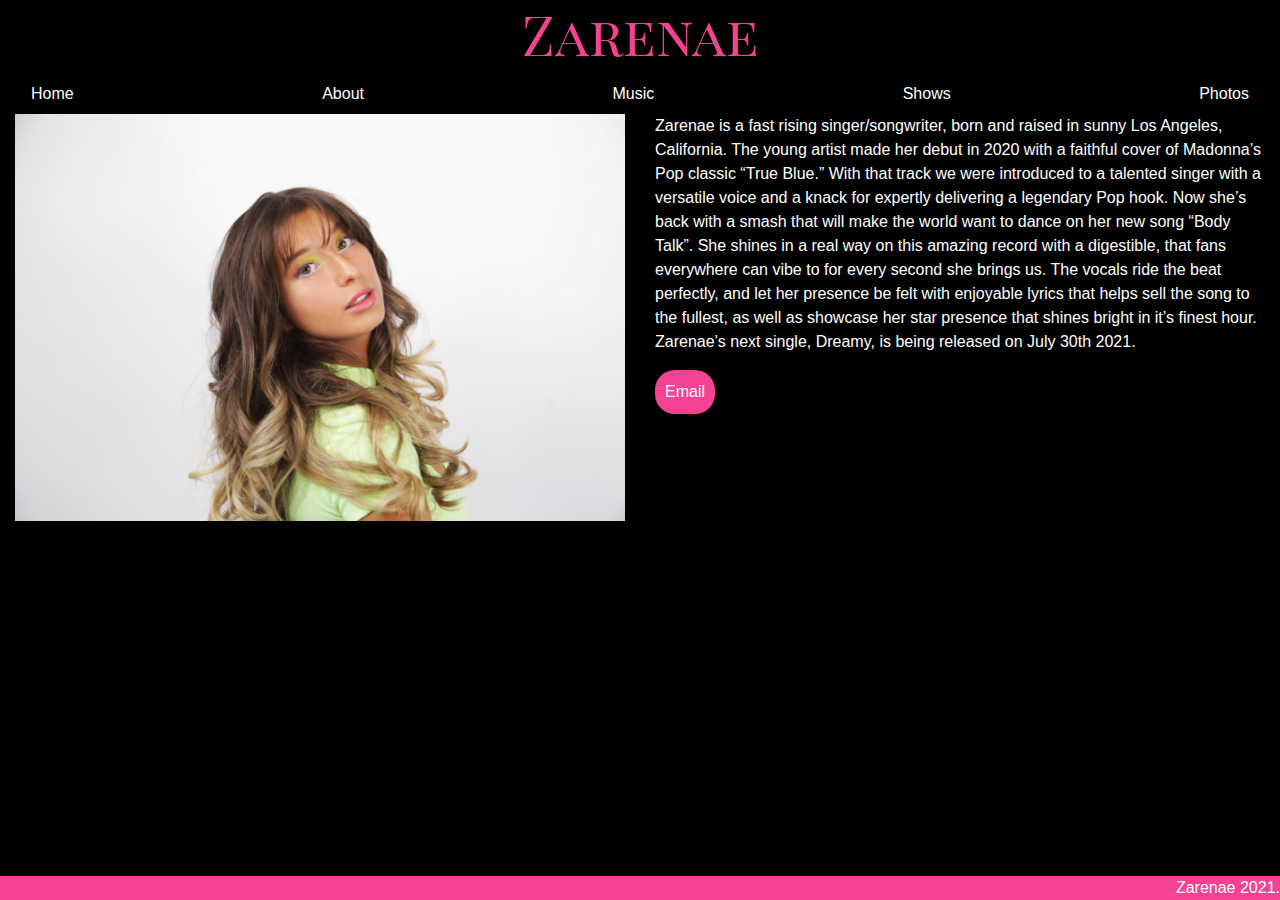
==== about-zarenae.html @ b7e03812 "Add files via upload" ====
<!DOCTYPE html>
<html lang="en">
<head>
    <meta charset="UTF-8">
    <title>Zarenae ~ About </title>
    <meta name="viewport" content="width=device-width, initial-scale=1">
    <link rel="stylesheet" href="css/zarenae-css.css">
    <link rel="stylesheet" href="https://stackpath.bootstrapcdn.com/bootstrap/4.5.2/css/bootstrap.min.css" integrity="sha384-JcKb8q3iqJ61gNV9KGb8thSsNjpSL0n8PARn9HuZOnIxN0hoP+VmmDGMN5t9UJ0Z" crossorigin="anonymous">
    <!-- ZARENAE FONT -->
    <link rel="preconnect" href="https://fonts.googleapis.com">
    <link rel="preconnect" href="https://fonts.gstatic.com" crossorigin>
    <link href="https://fonts.googleapis.com/css2?family=Abhaya+Libre:wght@500&family=Cormorant:wght@300&family=DM+Serif+Display&family=Dancing+Script&family=Fredoka+One&family=Josefin+Slab:wght@100&family=Playfair+Display+SC&display=swap" rel="stylesheet">

    <!-- Global site tag (gtag.js) - Google Analytics -->
    <!-- Global site tag (gtag.js) - Google Analytics -->
    <script async src="https://www.googletagmanager.com/gtag/js?id=G-5GRBTPS8TZ"></script>
    <script>
        window.dataLayer = window.dataLayer || [];
        function gtag(){dataLayer.push(arguments);}
        gtag('js', new Date());

        gtag('config', 'G-5GRBTPS8TZ');
    </script>


</head>
<body>
<div class="container-fluid">
    <div class="whole-page">

        <div class="row row-bootstrap">
            <div class="col col-12">
                <div class="header">
                    <h1>Zarenae</h1>
                </div> <!--header-->
            </div> <!--col-->
        </div> <!--row row-bootstrap-->

        <div class="row row-bootstrap">
            <div class="col col-12">
                <div class="navbar">
                    <a href="index.html">Home</a>
                    <a href="about-zarenae.html">About</a>
                    <a href="music-zarenae.html">Music</a>
                    <a href="shows-zarenae.html">Shows</a>
                    <a href="photos-zarenae.html">Photos</a>
                </div> <!--navbar-->
            </div> <!--col-->
        </div> <!--row row-bootstrap-->


        <div class="about-zarenae-div">
        <div class="row row-bootstrap">
                <div class="col col-12 col-md-6 d-flex justify-content-center">

                    <div class="about-img">
                        <img class="profile-image" src="css/images/bio-pic.jpg" alt="pls work">
                    </div> <!--about-img-->
                </div> <!--col col-6 col-sm-12-->


                <div class="col col-12 col-md-6 d-flex justify-content-center">
                    <div class="about-zarenae-bio">
                        <p>Zarenae is a fast rising singer/songwriter, born and raised in sunny Los Angeles, California. The young artist made her debut in 2020 with a faithful cover of Madonna’s Pop classic “True Blue.” With that track we were introduced to a talented singer with a versatile voice and a knack for expertly delivering a legendary Pop hook. Now she’s back with a smash that will make the world want to dance on her new song “Body Talk”. She shines in a real way on this amazing record with a digestible, that fans everywhere can vibe to for every second she brings us. The vocals ride the beat perfectly, and let her presence be felt with enjoyable lyrics that helps sell the song to the fullest, as well as showcase her star presence that shines bright in it’s finest hour. Zarenae’s next single, Dreamy, is being released on July 30th 2021.</p>
                        <button class="email-button"><a href ="mailto: musiczarenae@gmail.com">Email</a></button>
                    </div> <!--about-zarenae-bio-->
                </div> <!--col col-6 col-sm-12-->
            </div> <!--about-zarenae-div-->
        </div> <!--row row-bootstrap-->

        <hr class="line-break"></hr>


        <div class="row row-bootstrap">
            <div class="col col-12">
                <div class="footer fixed-bottom">
                    Zarenae 2021.
                </div> <!--footer-->
            </div> <!--col-->
        </div> <!--row row-bootstrap-->

    </div>  <!--whole-page-->
</div> <!--container-fluid-->

</body>
</html>
---- css/zarenae-css.css ----
html body{
    background-color: black;
    color: white;
}
.navbar{
    background-color: black;
    color:white;
}
.navbar a{
    color: white;
}
.navbar a:hover{
    color: #f54293;
}

.header h1{
    text-align: center;
    color: #f54293;
    font-size: 55px;
    font-family: 'Playfair Display SC', serif;

}a {


    color: white;
}

.footer{
    background-color: #f54293;
    text-align: end;

}
/*INDEX PAGE*/
.color-box-dreamy{
    background-color: #a0b9cd;

}

.fab{
    margin-top: 20px;
    font-weight: 900;
    width: 80px;
    color: #f54293;
    /*margin-bottom: 20px;*/

}
.link-tabs-home .fab{
    color: white;
}

.link-tabs .fab{
    margin-top: 60px;
}

@media screen and (max-width:767px) {
    .link-tabs i{
    text-align: center;
    }

}
@media screen and (max-width:767px) {
    .link-tabs {
        padding-bottom: 40px; }
}

    .text-box1{
    padding-bottom: 10px;
    font-size: 20px;
    text-align: center;
}

/*USE THIS FOR SONG BOXES*/
.home-img img{
    width: 65%;
    /*padding-left: 20px;*/
    padding-top: 20px;
    padding-bottom: 20px;
}
/*PHONE VIEW*/



.dreamy{
    /*padding-left: 150px;*/
    padding-top: 20px;
    color: #1d3ab7;
    font-family: 'Dancing Script', cursive;
}




/*ABOUT PAGE*/
.email-button{
    background-color: #f54293;
    color: white;
    border: none;
    border-radius: 20px;
    padding: 10px;
}
.email-button a{
    color: white;
    text-align: center;
}
.email-button a:hover{
    color: white;
}

@media screen and (max-width:767px) {
    .about-zarenae-bio{
        padding-top: 20px;
        text-align: center;
    }
}


/*MUSIC*/
.color-box{
    text-align: center;
}
.color-box-body-talk{
    background-color: #fe9ff0;

}
.body-talk{
    /*padding-left: 150px;*/
    padding-top: 20px;
    color: #dc4030;
    font-family: 'Josefin Slab', serif;
}


.true-blue{
    padding-top: 20px;
    color: #6ec6f9;
    font-family: 'DM Serif Display', serif;
}




    .color-box-true-blue{
    background-color: #2b8197;
        margin-bottom: 40px;
}



@media screen and (max-width:767px) {
.color-box {
    padding-bottom: 20px;
}}

.song-title{
    padding-top: 40px;
}
@media screen and (max-width:767px) {
    .song-title{
        margin-top: -60px;
    }
}
@media (min-width:767px) and (max-width:1047px) {
    .song-title{
        /*margin-bottom: 40px;*/
        margin-top: -45px;
    }
}


/*PHOTOS*/
.photos-img{
    width: 100%;
}
/*ABOUT*/
.profile-image{
    width: 100%;
}

/*SHOWS*/

.show-text{
    margin-top: 140px;
}
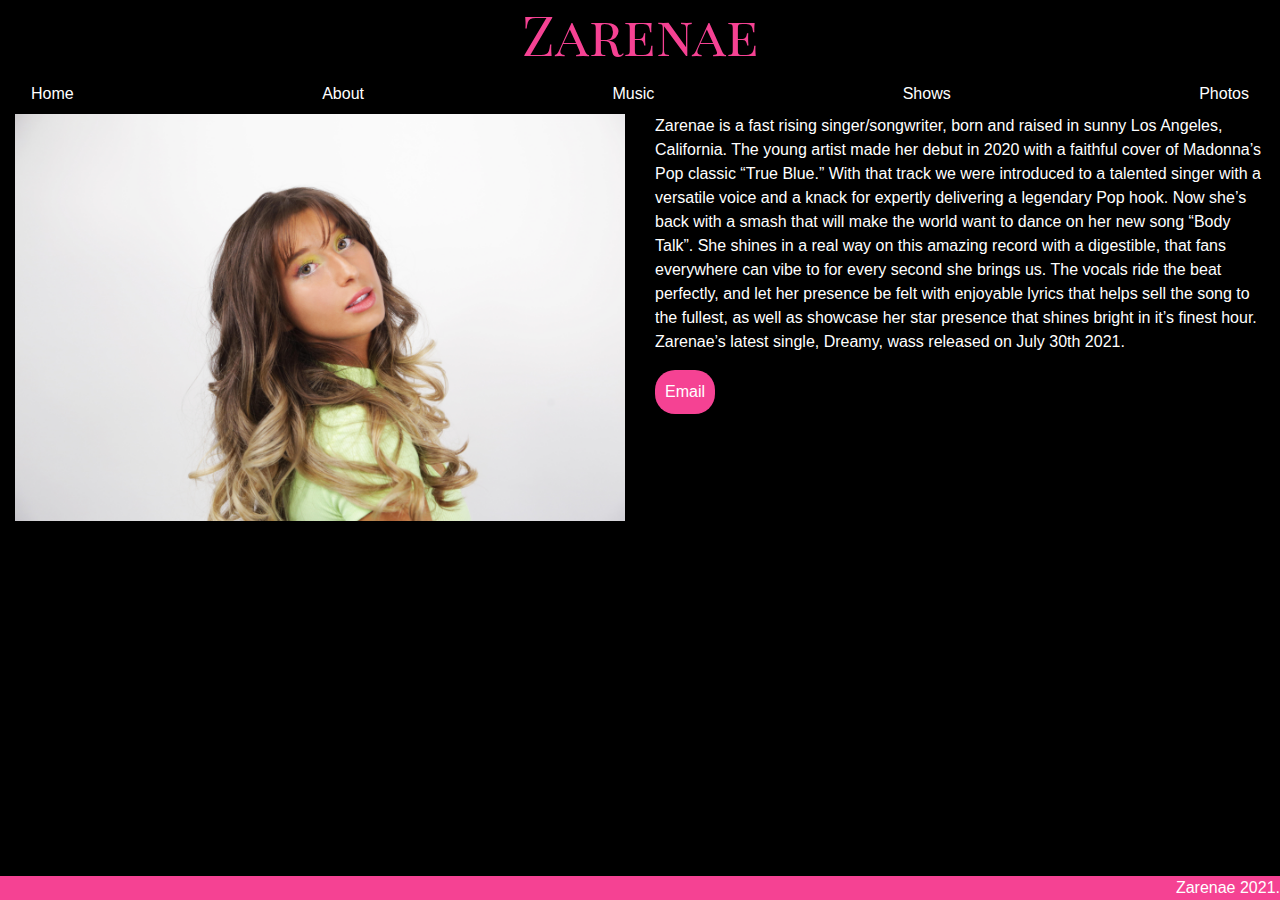
==== commit 596e3b60: "Update about-zarenae.html" ====
--- a/about-zarenae.html
+++ b/about-zarenae.html
@@ -13,13 +13,14 @@
 
     <!-- Global site tag (gtag.js) - Google Analytics -->
     <!-- Global site tag (gtag.js) - Google Analytics -->
-    <script async src="https://www.googletagmanager.com/gtag/js?id=G-5GRBTPS8TZ"></script>
+    <!-- Global site tag (gtag.js) - Google Analytics -->
+    <script async src="https://www.googletagmanager.com/gtag/js?id=G-D3V7LPV5B7"></script>
     <script>
         window.dataLayer = window.dataLayer || [];
         function gtag(){dataLayer.push(arguments);}
         gtag('js', new Date());
 
-        gtag('config', 'G-5GRBTPS8TZ');
+        gtag('config', 'G-D3V7LPV5B7');
     </script>
 
 
@@ -61,7 +62,7 @@
 
                 <div class="col col-12 col-md-6 d-flex justify-content-center">
                     <div class="about-zarenae-bio">
-                        <p>Zarenae is a fast rising singer/songwriter, born and raised in sunny Los Angeles, California. The young artist made her debut in 2020 with a faithful cover of Madonna’s Pop classic “True Blue.” With that track we were introduced to a talented singer with a versatile voice and a knack for expertly delivering a legendary Pop hook. Now she’s back with a smash that will make the world want to dance on her new song “Body Talk”. She shines in a real way on this amazing record with a digestible, that fans everywhere can vibe to for every second she brings us. The vocals ride the beat perfectly, and let her presence be felt with enjoyable lyrics that helps sell the song to the fullest, as well as showcase her star presence that shines bright in it’s finest hour. Zarenae’s next single, Dreamy, is being released on July 30th 2021.</p>
+                        <p>Zarenae is a fast rising singer/songwriter, born and raised in sunny Los Angeles, California. The young artist made her debut in 2020 with a faithful cover of Madonna’s Pop classic “True Blue.” With that track we were introduced to a talented singer with a versatile voice and a knack for expertly delivering a legendary Pop hook. Now she’s back with a smash that will make the world want to dance on her new song “Body Talk”. She shines in a real way on this amazing record with a digestible, that fans everywhere can vibe to for every second she brings us. The vocals ride the beat perfectly, and let her presence be felt with enjoyable lyrics that helps sell the song to the fullest, as well as showcase her star presence that shines bright in it’s finest hour. Zarenae’s latest single, Dreamy, wass released on July 30th 2021.</p>
                         <button class="email-button"><a href ="mailto: musiczarenae@gmail.com">Email</a></button>
                     </div> <!--about-zarenae-bio-->
                 </div> <!--col col-6 col-sm-12-->
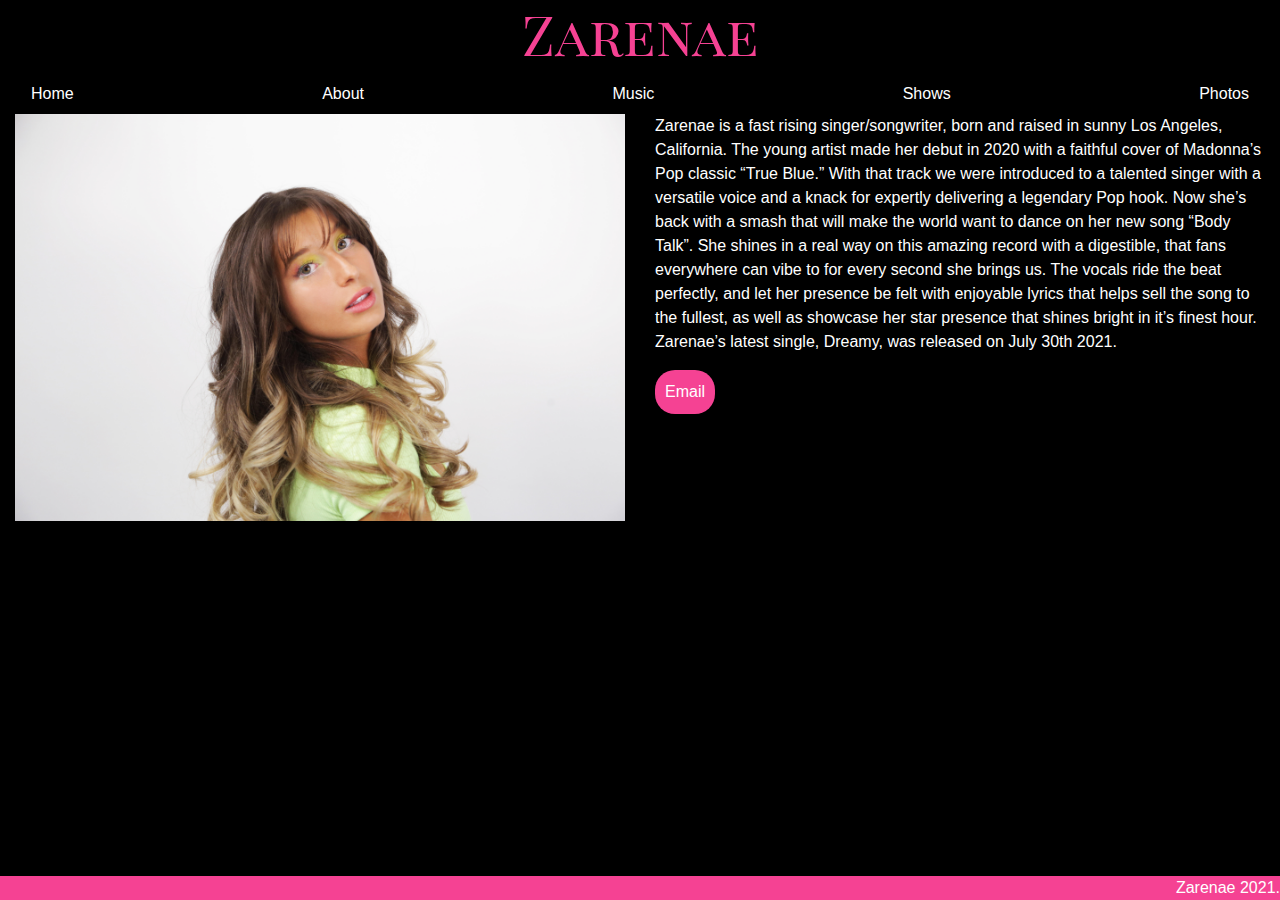
==== commit 6090f156: "Update about-zarenae.html" ====
--- a/about-zarenae.html
+++ b/about-zarenae.html
@@ -62,7 +62,7 @@
 
                 <div class="col col-12 col-md-6 d-flex justify-content-center">
                     <div class="about-zarenae-bio">
-                        <p>Zarenae is a fast rising singer/songwriter, born and raised in sunny Los Angeles, California. The young artist made her debut in 2020 with a faithful cover of Madonna’s Pop classic “True Blue.” With that track we were introduced to a talented singer with a versatile voice and a knack for expertly delivering a legendary Pop hook. Now she’s back with a smash that will make the world want to dance on her new song “Body Talk”. She shines in a real way on this amazing record with a digestible, that fans everywhere can vibe to for every second she brings us. The vocals ride the beat perfectly, and let her presence be felt with enjoyable lyrics that helps sell the song to the fullest, as well as showcase her star presence that shines bright in it’s finest hour. Zarenae’s latest single, Dreamy, wass released on July 30th 2021.</p>
+                        <p>Zarenae is a fast rising singer/songwriter, born and raised in sunny Los Angeles, California. The young artist made her debut in 2020 with a faithful cover of Madonna’s Pop classic “True Blue.” With that track we were introduced to a talented singer with a versatile voice and a knack for expertly delivering a legendary Pop hook. Now she’s back with a smash that will make the world want to dance on her new song “Body Talk”. She shines in a real way on this amazing record with a digestible, that fans everywhere can vibe to for every second she brings us. The vocals ride the beat perfectly, and let her presence be felt with enjoyable lyrics that helps sell the song to the fullest, as well as showcase her star presence that shines bright in it’s finest hour. Zarenae’s latest single, Dreamy, was released on July 30th 2021.</p>
                         <button class="email-button"><a href ="mailto: musiczarenae@gmail.com">Email</a></button>
                     </div> <!--about-zarenae-bio-->
                 </div> <!--col col-6 col-sm-12-->
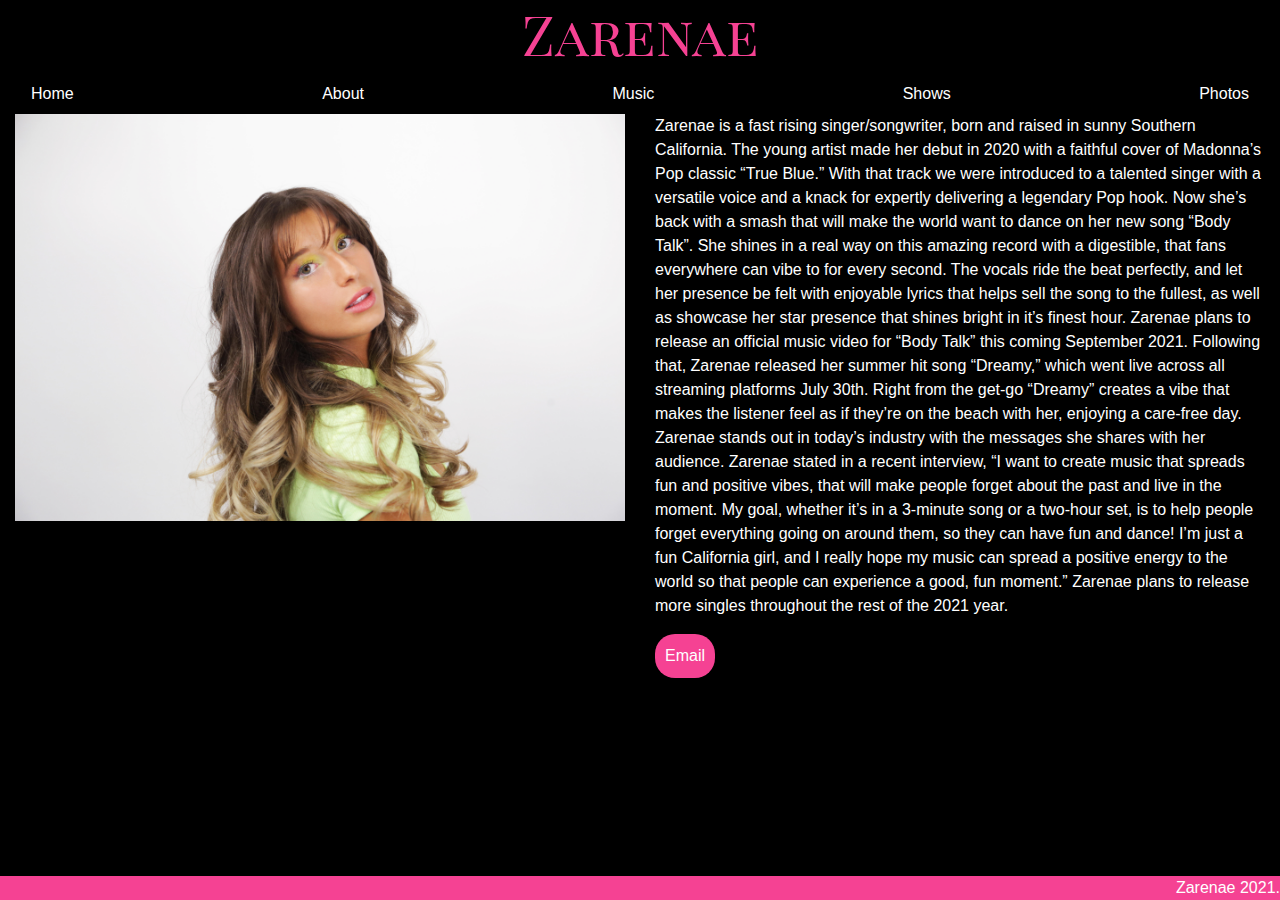
==== commit 27037f09: "Update about-zarenae.html" ====
--- a/about-zarenae.html
+++ b/about-zarenae.html
@@ -62,7 +62,7 @@
 
                 <div class="col col-12 col-md-6 d-flex justify-content-center">
                     <div class="about-zarenae-bio">
-                        <p>Zarenae is a fast rising singer/songwriter, born and raised in sunny Los Angeles, California. The young artist made her debut in 2020 with a faithful cover of Madonna’s Pop classic “True Blue.” With that track we were introduced to a talented singer with a versatile voice and a knack for expertly delivering a legendary Pop hook. Now she’s back with a smash that will make the world want to dance on her new song “Body Talk”. She shines in a real way on this amazing record with a digestible, that fans everywhere can vibe to for every second she brings us. The vocals ride the beat perfectly, and let her presence be felt with enjoyable lyrics that helps sell the song to the fullest, as well as showcase her star presence that shines bright in it’s finest hour. Zarenae’s latest single, Dreamy, was released on July 30th 2021.</p>
+                        <p>Zarenae is a fast rising singer/songwriter, born and raised in sunny Southern California. The young artist made her debut in 2020 with a faithful cover of Madonna’s Pop classic “True Blue.” With that track we were introduced to a talented singer with a versatile voice and a knack for expertly delivering a legendary Pop hook. Now she’s back with a smash that will make the world want to dance on her new song “Body Talk”. She shines in a real way on this amazing record with a digestible, that fans everywhere can vibe to for every second. The vocals ride the beat perfectly, and let her presence be felt with enjoyable lyrics that helps sell the song to the fullest, as well as showcase her star presence that shines bright in it’s finest hour. Zarenae plans to release an official music video for “Body Talk” this coming September 2021. Following that, Zarenae released her summer hit song “Dreamy,” which went live across all streaming platforms July 30th. Right from the get-go “Dreamy” creates a vibe that makes the listener feel as if they’re on the beach with her, enjoying a care-free day. Zarenae stands out in today’s industry with the messages she shares with her audience. Zarenae stated in a recent interview, “I want to create music that spreads fun and positive vibes, that will make people forget about the past and live in the moment. My goal, whether it’s in a 3-minute song or a two-hour set, is to help people forget everything going on around them, so they can have fun and dance! I’m just a fun California girl, and I really hope my music can spread a positive energy to the world so that people can experience a good, fun moment.” Zarenae plans to release more singles throughout the rest of the 2021 year.</p>
                         <button class="email-button"><a href ="mailto: musiczarenae@gmail.com">Email</a></button>
                     </div> <!--about-zarenae-bio-->
                 </div> <!--col col-6 col-sm-12-->
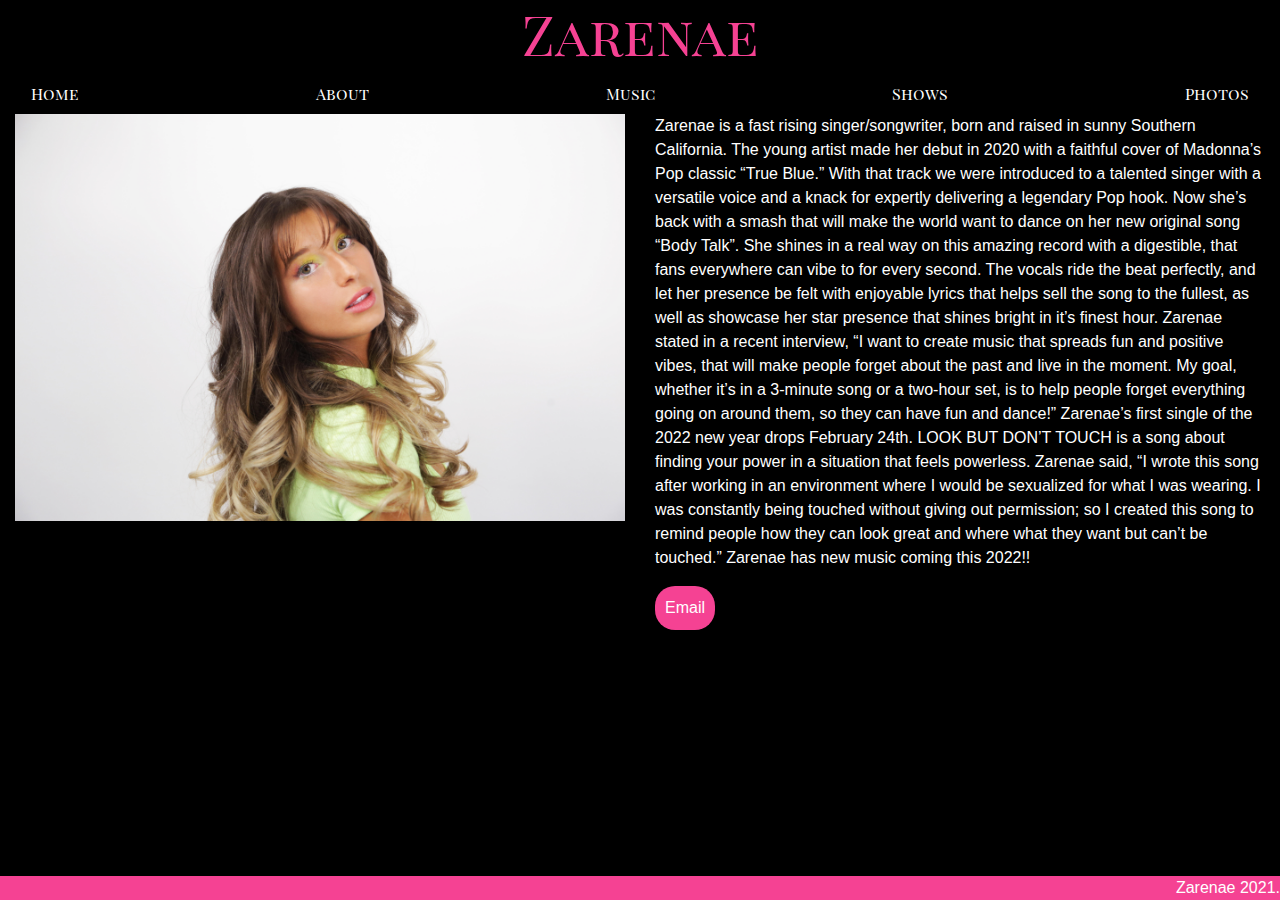
==== commit 2d0126c8: "Add files via upload" ====
--- a/about-zarenae.html
+++ b/about-zarenae.html
@@ -62,7 +62,7 @@
 
                 <div class="col col-12 col-md-6 d-flex justify-content-center">
                     <div class="about-zarenae-bio">
-                        <p>Zarenae is a fast rising singer/songwriter, born and raised in sunny Southern California. The young artist made her debut in 2020 with a faithful cover of Madonna’s Pop classic “True Blue.” With that track we were introduced to a talented singer with a versatile voice and a knack for expertly delivering a legendary Pop hook. Now she’s back with a smash that will make the world want to dance on her new song “Body Talk”. She shines in a real way on this amazing record with a digestible, that fans everywhere can vibe to for every second. The vocals ride the beat perfectly, and let her presence be felt with enjoyable lyrics that helps sell the song to the fullest, as well as showcase her star presence that shines bright in it’s finest hour. Zarenae plans to release an official music video for “Body Talk” this coming September 2021. Following that, Zarenae released her summer hit song “Dreamy,” which went live across all streaming platforms July 30th. Right from the get-go “Dreamy” creates a vibe that makes the listener feel as if they’re on the beach with her, enjoying a care-free day. Zarenae stands out in today’s industry with the messages she shares with her audience. Zarenae stated in a recent interview, “I want to create music that spreads fun and positive vibes, that will make people forget about the past and live in the moment. My goal, whether it’s in a 3-minute song or a two-hour set, is to help people forget everything going on around them, so they can have fun and dance! I’m just a fun California girl, and I really hope my music can spread a positive energy to the world so that people can experience a good, fun moment.” Zarenae plans to release more singles throughout the rest of the 2021 year.</p>
+                        <p>Zarenae is a fast rising singer/songwriter, born and raised in sunny Southern California. The young artist made her debut in 2020 with a faithful cover of Madonna’s Pop classic “True Blue.” With that track we were introduced to a talented singer with a versatile voice and a knack for expertly delivering a legendary Pop hook. Now she’s back with a smash that will make the world want to dance on her new original song “Body Talk”. She shines in a real way on this amazing record with a digestible, that fans everywhere can vibe to for every second. The vocals ride the beat perfectly, and let her presence be felt with enjoyable lyrics that helps sell the song to the fullest, as well as showcase her star presence that shines bright in it’s finest hour. Zarenae stated in a recent interview, “I want to create music that spreads fun and positive vibes, that will make people forget about the past and live in the moment. My goal, whether it’s in a 3-minute song or a two-hour set, is to help people forget everything going on around them, so they can have fun and dance!” Zarenae’s first single of the 2022 new year drops February 24th. LOOK BUT DON’T TOUCH is a song about finding your power in a situation that feels powerless. Zarenae said, “I wrote this song after working in an environment where I would be sexualized for what I was wearing. I was constantly being touched without giving out permission; so I created this song to remind people how they can look great and where what they want but can’t be touched.” Zarenae has new music coming this 2022!!</p>
                         <button class="email-button"><a href ="mailto: musiczarenae@gmail.com">Email</a></button>
                     </div> <!--about-zarenae-bio-->
                 </div> <!--col col-6 col-sm-12-->
--- a/css/zarenae-css.css
+++ b/css/zarenae-css.css
@@ -5,7 +5,11 @@
 .navbar{
     background-color: black;
     color:white;
-}
+    font-family: 'Playfair Display SC', serif;
+
+
+}
+
 .navbar a{
     color: white;
 }
@@ -31,9 +35,43 @@
 
 }
 /*INDEX PAGE*/
+
+/* .text-box1{
+    font-family: 'Playfair Display SC', serif;
+
+} */
+/* .color-box-home{
+    margin-bottom: 2%;
+} */
+.color-box-besame{
+    background-color: #A60219;
+}
+.besame{
+    padding-top: 20px;
+    font-family: 'Charm', cursive;
+    font-size: 40px;
+}
+
+.lbdt{
+    padding-top: 20px;
+    font-size: 40px;
+    color: black;
+}
+
 .color-box-dreamy{
     background-color: #a0b9cd;
 
+}
+.color-box-lbdt {
+    background-color: white;
+    color:black;
+}
+
+.link-tabs-home .fab{
+    color: black;
+}
+.link-tabs-music .fab{
+    color: white;
 }
 
 .fab{
@@ -44,23 +82,32 @@
     /*margin-bottom: 20px;*/
 
 }
-.link-tabs-home .fab{
-    color: white;
-}
+
 
 .link-tabs .fab{
     margin-top: 60px;
 }
 
+
+.link-tabs{
+    text-align: center;
+}
+
 @media screen and (max-width:767px) {
     .link-tabs i{
     text-align: center;
     }
 
 }
+
+
+
+
+
 @media screen and (max-width:767px) {
     .link-tabs {
-        padding-bottom: 40px; }
+        padding-bottom: 40px;
+    text-align: center;}
 }
 
     .text-box1{
@@ -85,6 +132,7 @@
     padding-top: 20px;
     color: #1d3ab7;
     font-family: 'Dancing Script', cursive;
+    font-size: 40px;
 }
 
 
@@ -120,8 +168,8 @@
 }
 .color-box-body-talk{
     background-color: #fe9ff0;
-
-}
+}
+
 .body-talk{
     /*padding-left: 150px;*/
     padding-top: 20px;
@@ -144,7 +192,10 @@
         margin-bottom: 40px;
 }
 
-
+.lbdt{
+    font-family: 'Lobster', cursive;
+
+}
 
 @media screen and (max-width:767px) {
 .color-box {
@@ -178,7 +229,39 @@
 
 /*SHOWS*/
 
-.show-text{
-    margin-top: 140px;
-}
-
+.show-button button{
+    background-color: #f54293;
+}
+/* @media screen and (max-width:767px) {
+    .show-button button{
+        margin-bottom: 2%;
+    }
+    } */
+
+@media screen and (max-width:767px) {
+.index-page-video{
+        width: 315px;
+        height: 225px;
+    }
+}
+
+.music-page-video{
+    margin-top: 60px;
+}
+
+@media screen and (max-width:767px) {
+    .music-page-video{
+        width: 315px;
+        height: 225px;
+    }
+}
+
+@media (min-width:767px) and (max-width:1047px) {
+    .music-page-video{
+        margin-top: 60px;
+    }
+}
+
+
+
+
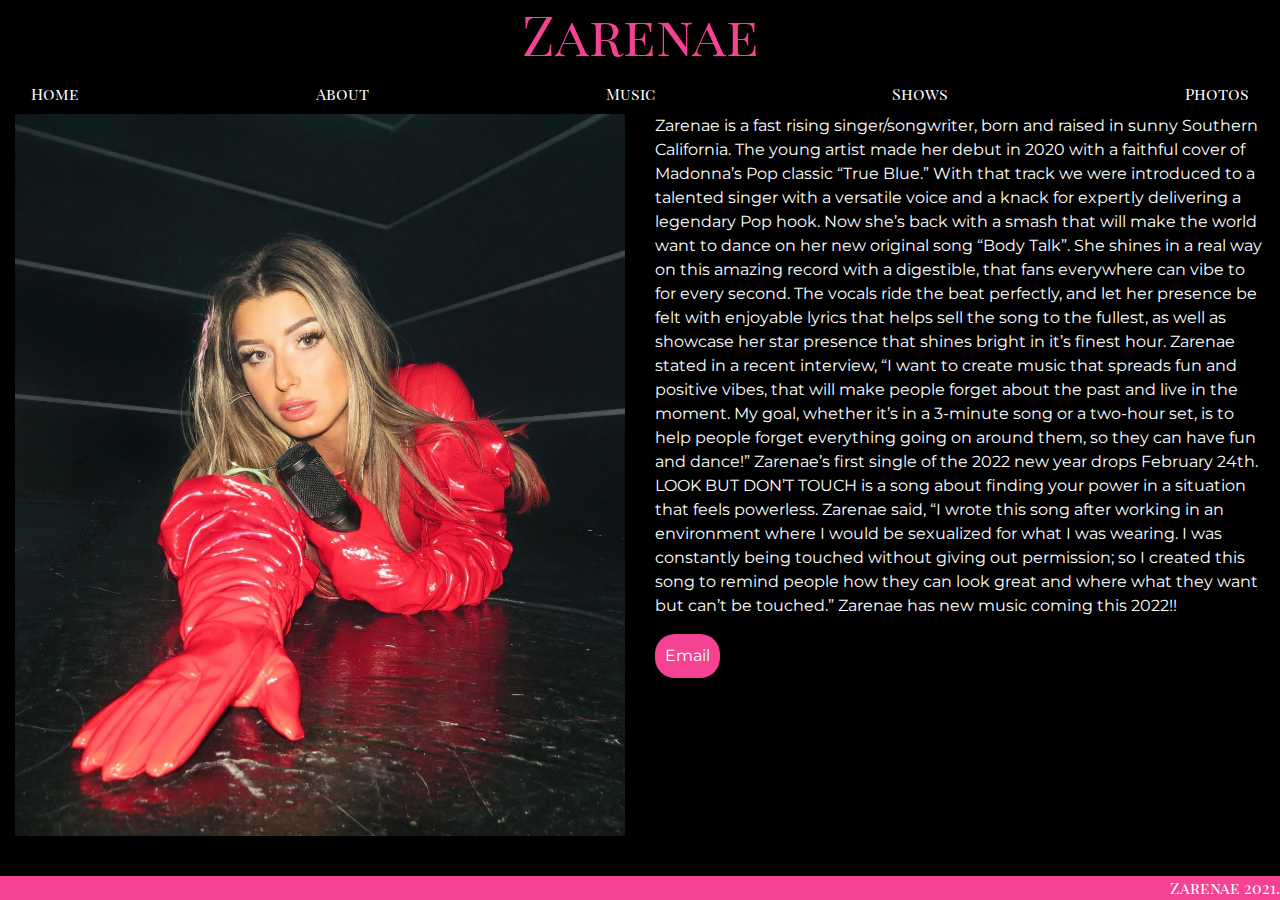
==== commit bf12af5f: "Add files via upload" ====
--- a/about-zarenae.html
+++ b/about-zarenae.html
@@ -6,11 +6,16 @@
     <meta name="viewport" content="width=device-width, initial-scale=1">
     <link rel="stylesheet" href="css/zarenae-css.css">
     <link rel="stylesheet" href="https://stackpath.bootstrapcdn.com/bootstrap/4.5.2/css/bootstrap.min.css" integrity="sha384-JcKb8q3iqJ61gNV9KGb8thSsNjpSL0n8PARn9HuZOnIxN0hoP+VmmDGMN5t9UJ0Z" crossorigin="anonymous">
+ 
+    
+    
     <!-- ZARENAE FONT -->
     <link rel="preconnect" href="https://fonts.googleapis.com">
     <link rel="preconnect" href="https://fonts.gstatic.com" crossorigin>
     <link href="https://fonts.googleapis.com/css2?family=Abhaya+Libre:wght@500&family=Cormorant:wght@300&family=DM+Serif+Display&family=Dancing+Script&family=Fredoka+One&family=Josefin+Slab:wght@100&family=Playfair+Display+SC&display=swap" rel="stylesheet">
-
+    <link rel="preconnect" href="https://fonts.googleapis.com">
+    <link rel="preconnect" href="https://fonts.gstatic.com" crossorigin>
+    <link href="https://fonts.googleapis.com/css2?family=Fuzzy+Bubbles:wght@700&family=Itim&family=Luckiest+Guy&family=Montserrat&display=swap" rel="stylesheet">
     <!-- Global site tag (gtag.js) - Google Analytics -->
     <!-- Global site tag (gtag.js) - Google Analytics -->
     <!-- Global site tag (gtag.js) - Google Analytics -->
@@ -55,7 +60,7 @@
                 <div class="col col-12 col-md-6 d-flex justify-content-center">
 
                     <div class="about-img">
-                        <img class="profile-image" src="css/images/bio-pic.jpg" alt="pls work">
+                        <img class="profile-image" src="css/images/red-bio-pic.jpeg" alt="pls work">
                     </div> <!--about-img-->
                 </div> <!--col col-6 col-sm-12-->
 
--- a/css/zarenae-css.css
+++ b/css/zarenae-css.css
@@ -32,6 +32,7 @@
 .footer{
     background-color: #f54293;
     text-align: end;
+    font-family: 'Playfair Display SC', serif;
 
 }
 /*INDEX PAGE*/
@@ -43,6 +44,66 @@
 /* .color-box-home{
     margin-bottom: 2%;
 } */
+/* now avaliable to stream on all platforms */
+.text-box1{
+    font-family: 'Poppins', sans-serif;
+
+}
+
+.mv-out-now-text{
+    font-family: 'Poppins', sans-serif;
+}
+
+
+/* show text */
+.show-text { 
+    font-family: 'Montserrat', sans-serif;
+}
+
+.upcoming-text {
+    font-family: 'Montserrat', sans-serif;
+}
+.comingsoon-text {
+    font-family: 'Montserrat', sans-serif;
+}
+.past-text {
+    font-family: 'Montserrat', sans-serif;
+}
+.show-date {
+    font-family: 'Montserrat', sans-serif;
+}.show-venue 
+{
+    font-family: 'Montserrat', sans-serif;
+}
+.show-button{
+    font-family: 'Montserrat', sans-serif;
+}
+
+/* song dec */
+
+.song-desc{
+    font-family: 'Montserrat', sans-serif;
+}
+/* bio texr */
+.about-zarenae-bio{
+    font-family: 'Montserrat', sans-serif;
+}
+
+/* song boxes */
+
+.you{
+    padding-top: 20px;
+    font-size: 40px;
+    font-family: 'Oswald', sans-serif;
+    color:white;
+}
+
+
+.color-box-you{
+    background-color: blue;
+    color:white;
+}
+
 .color-box-besame{
     background-color: #A60219;
 }
@@ -66,8 +127,11 @@
     background-color: white;
     color:black;
 }
-
 .link-tabs-home .fab{
+    color: white;
+}
+
+.link-tabs-black .fab{
     color: black;
 }
 .link-tabs-music .fab{
@@ -219,8 +283,14 @@
 
 
 /*PHOTOS*/
+
+
 .photos-img{
     width: 100%;
+    justify-content: center;
+}
+.long-img{
+    width: 90%;
 }
 /*ABOUT*/
 .profile-image{
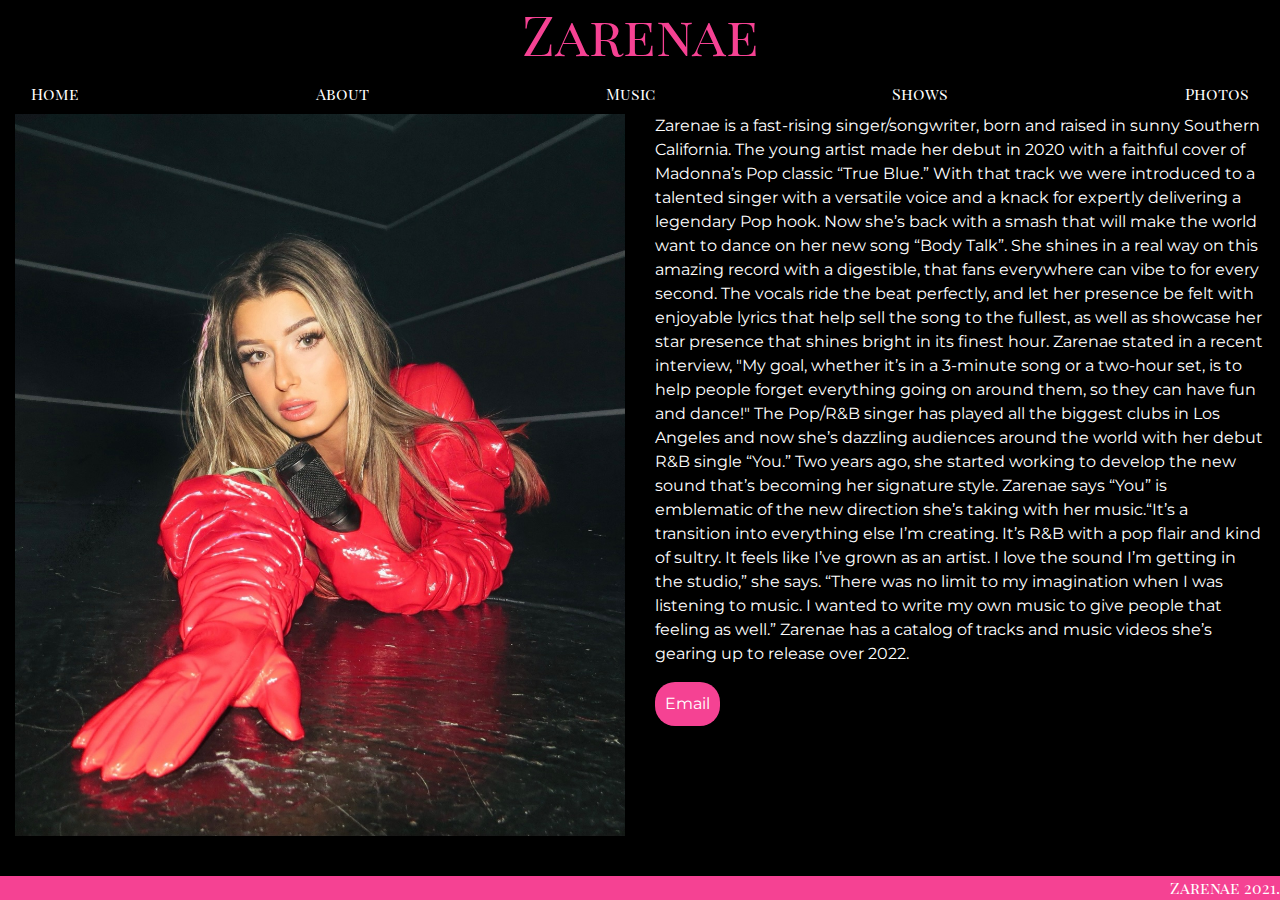
==== commit 4d67a112: "Add files via upload" ====
--- a/about-zarenae.html
+++ b/about-zarenae.html
@@ -67,8 +67,8 @@
 
                 <div class="col col-12 col-md-6 d-flex justify-content-center">
                     <div class="about-zarenae-bio">
-                        <p>Zarenae is a fast rising singer/songwriter, born and raised in sunny Southern California. The young artist made her debut in 2020 with a faithful cover of Madonna’s Pop classic “True Blue.” With that track we were introduced to a talented singer with a versatile voice and a knack for expertly delivering a legendary Pop hook. Now she’s back with a smash that will make the world want to dance on her new original song “Body Talk”. She shines in a real way on this amazing record with a digestible, that fans everywhere can vibe to for every second. The vocals ride the beat perfectly, and let her presence be felt with enjoyable lyrics that helps sell the song to the fullest, as well as showcase her star presence that shines bright in it’s finest hour. Zarenae stated in a recent interview, “I want to create music that spreads fun and positive vibes, that will make people forget about the past and live in the moment. My goal, whether it’s in a 3-minute song or a two-hour set, is to help people forget everything going on around them, so they can have fun and dance!” Zarenae’s first single of the 2022 new year drops February 24th. LOOK BUT DON’T TOUCH is a song about finding your power in a situation that feels powerless. Zarenae said, “I wrote this song after working in an environment where I would be sexualized for what I was wearing. I was constantly being touched without giving out permission; so I created this song to remind people how they can look great and where what they want but can’t be touched.” Zarenae has new music coming this 2022!!</p>
-                        <button class="email-button"><a href ="mailto: musiczarenae@gmail.com">Email</a></button>
+                        <p>Zarenae is a fast-rising singer/songwriter, born and raised in sunny Southern California. The young artist made her debut in 2020 with a faithful cover of Madonna’s Pop classic “True Blue.” With that track we were introduced to a talented singer with a versatile voice and a knack for expertly delivering a legendary Pop hook. Now she’s back with a smash that will make the world want to dance on her new song “Body Talk”. She shines in a real way on this amazing record with a digestible, that fans everywhere can vibe to for every second. The vocals ride the beat perfectly, and let her presence be felt with enjoyable lyrics that help sell the song to the fullest, as well as showcase her star presence that shines bright in its finest hour. Zarenae stated in a recent interview, "My goal, whether it’s in a 3-minute song or a two-hour set, is to help people forget everything going on around them, so they can have fun and dance!" The Pop/R&B singer has played all the biggest clubs in Los Angeles and now she’s dazzling audiences around the world with her debut R&B single “You.” Two years ago, she started working to develop the new sound that’s becoming her signature style. Zarenae says “You” is emblematic of the new direction she’s taking with her music.“It’s a transition into everything else I’m creating. It’s R&B with a pop flair and kind of sultry. It feels like I’ve grown as an artist. I love the sound I’m getting in the studio,” she says. “There was no limit to my imagination when I was listening to music. I wanted to write my own music to give people that feeling as well.” Zarenae has a catalog of tracks and music videos she’s gearing up to release over 2022.</p>
+                         <button class="email-button"><a href ="mailto: musiczarenae@gmail.com">Email</a></button>
                     </div> <!--about-zarenae-bio-->
                 </div> <!--col col-6 col-sm-12-->
             </div> <!--about-zarenae-div-->
